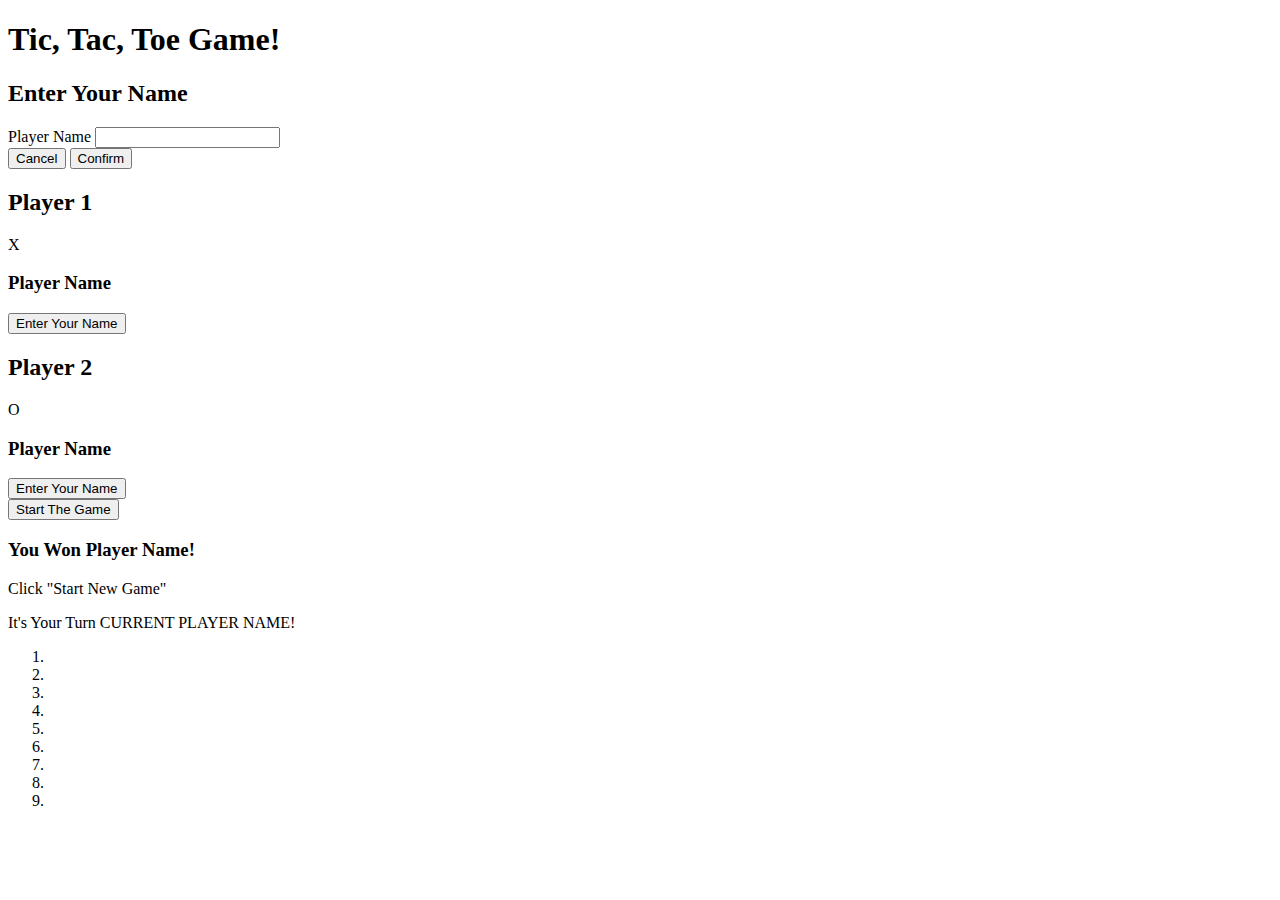
==== game/game.html @ a60ed13d "initial commit" ====
<!DOCTYPE html>
<html lang="en">
<head>
    <link rel="stylesheet" href="game.css">
    <meta charset="UTF-8">
    <meta http-equiv="X-UA-Compatible" content="IE=edge">
    <meta name="viewport" content="width=device-width, initial-scale=1.0">
    <title>Tic, Tac, Toe</title>
    <script src="game.js" defer></script>
</head>
<body>
    <header>
        <h1>Tic, Tac, Toe Game!</h1>
    </header>

    <main>
        <aside>
            <h2>Enter Your Name</h2>
            <div>
                <label for="playername">Player Name</label>
                <input type="text" name="playername" id="playername">
            </div>
            <div>
                <button type="button">Cancel</button>
                <button type="submit">Confirm</button>
            </div>
        </aside>
    <section id="players">
        <article>
            <h2>Player 1</h2>
            <p>X</p>
            <h3>Player Name</h3>
            <button>Enter Your Name</button>
        </article>

        <article>
            <h2>Player 2</h2>
            <p>O</p>
            <h3>Player Name</h3>
            <button>Enter Your Name</button>
        </article>
        <button>Start The Game</button>
    </section>

    <section id="game">
        <article>
            <h3>You Won <span id="winner-name">Player Name</span>!</h3>
            <p>Click "Start New Game"</p>
        </article>

        <p>It's Your Turn <span id="current-playername">CURRENT PLAYER NAME</span>!</p>
        <ol>
            <li></li>
            <li></li>
            <li></li>

            <li></li>
            <li></li>
            <li></li>

            <li></li>
            <li></li>
            <li></li>
        </ol>
    </section>
    </main>
</body>
</html>
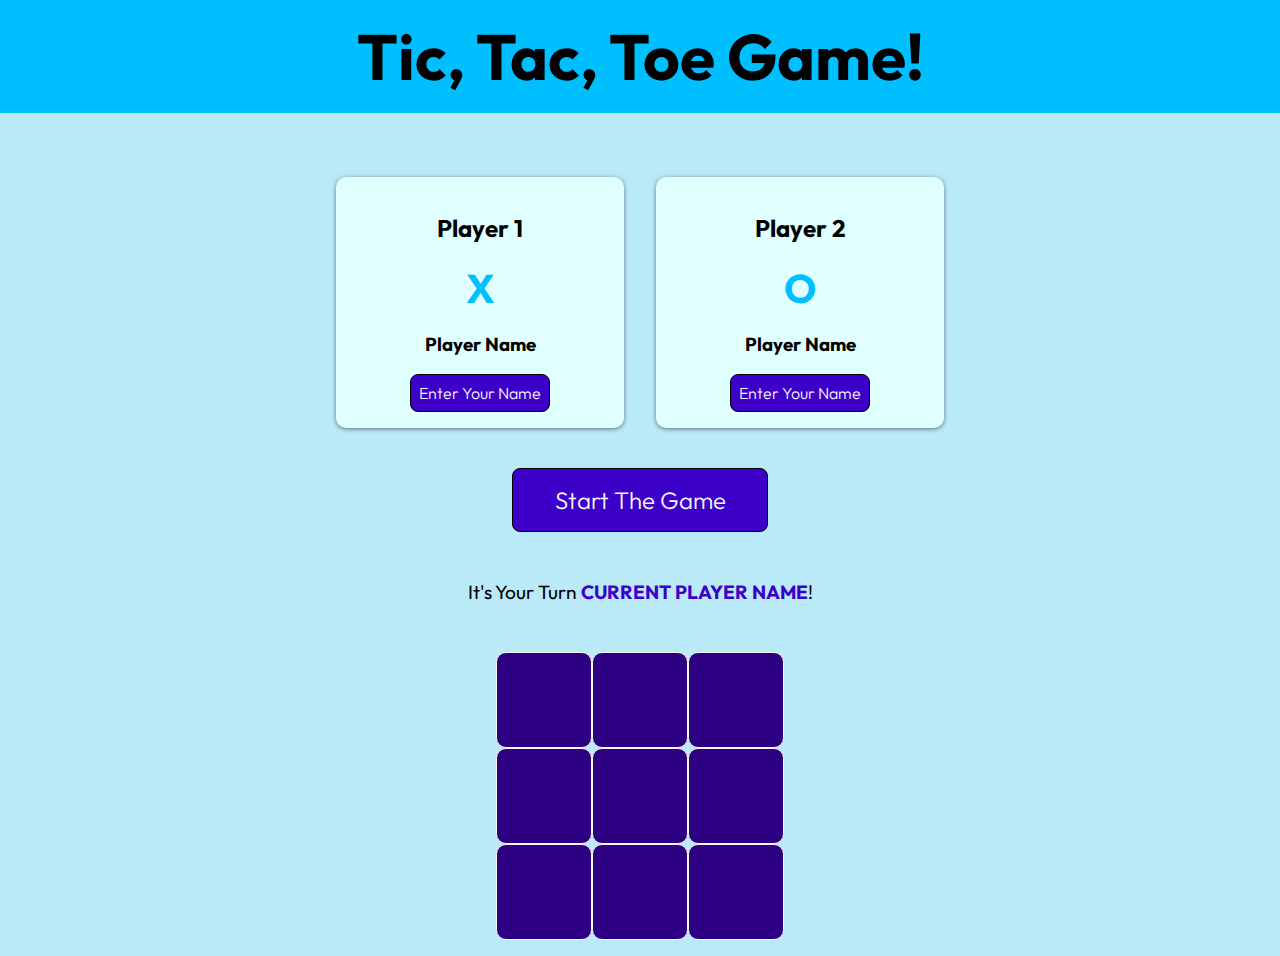
==== commit 69b46efe: "add all" ====
--- a/game/game.html
+++ b/game/game.html
@@ -2,13 +2,21 @@
 <html lang="en">
 <head>
     <link rel="stylesheet" href="game.css">
+    <link rel="stylesheet" href="overlays.css">
+    <link rel="stylesheet" href="configuration.css">
+    <link rel="preconnect" href="https://fonts.googleapis.com">
+    <link rel="preconnect" href="https://fonts.gstatic.com" crossorigin>
+    <link href="https://fonts.googleapis.com/css2?family=Outfit:wght@200;300;400&display=swap" rel="stylesheet">
     <meta charset="UTF-8">
     <meta http-equiv="X-UA-Compatible" content="IE=edge">
     <meta name="viewport" content="width=device-width, initial-scale=1.0">
     <title>Tic, Tac, Toe</title>
+    <script src="configuration.js" defer></script>
+    <script src="elements.js" defer></script>
     <script src="game.js" defer></script>
 </head>
 <body>
+    <div id="backdrop"></div>
     <header>
         <h1>Tic, Tac, Toe Game!</h1>
     </header>
@@ -18,28 +26,33 @@
             <h2>Enter Your Name</h2>
             <div>
                 <label for="playername">Player Name</label>
-                <input type="text" name="playername" id="playername">
+                <input type="text" name="playername" id="playername" maxlength="30">
             </div>
             <div>
-                <button type="button">Cancel</button>
-                <button type="submit">Confirm</button>
+                <button type="button" id="cancel-button">Cancel</button>
+                <button type="submit" id="confirm-button">Confirm</button>
             </div>
         </aside>
     <section id="players">
-        <article>
-            <h2>Player 1</h2>
-            <p>X</p>
-            <h3>Player Name</h3>
-            <button>Enter Your Name</button>
-        </article>
-
-        <article>
-            <h2>Player 2</h2>
-            <p>O</p>
-            <h3>Player Name</h3>
-            <button>Enter Your Name</button>
-        </article>
-        <button>Start The Game</button>
+        <ol>
+            <li>
+                <article>
+                <h2>Player 1</h2>
+                <p class="player-symbol">X</p>
+                <h3>Player Name</h3>
+                <button id="enter-name-pl1">Enter Your Name</button>
+                </article>
+            </li>
+            <li>
+                <article>
+                <h2>Player 2</h2>
+                <p class="player-symbol">O</p>
+                <h3>Player Name</h3>
+                <button id="enter-name-pl2">Enter Your Name</button>
+                </article>
+            </li>
+        </ol>
+        <button id="game-button">Start The Game</button>
     </section>
 
     <section id="game">
@@ -49,7 +62,7 @@
         </article>
 
         <p>It's Your Turn <span id="current-playername">CURRENT PLAYER NAME</span>!</p>
-        <ol>
+        <ol id="gameboard">
             <li></li>
             <li></li>
             <li></li>
--- a/game/game.css
+++ b/game/game.css
@@ -0,0 +1,54 @@
+#game article {
+    width: 40%;
+    background-color: deepskyblue;
+    margin: 3rem auto;
+    padding: 1rem;
+    border-radius: 10px;
+    border: 1px solid black;
+    color: rgb(0, 0, 0);
+    box-shadow: 0 1px 4px rgba(2, 2, 2, 0.8);
+    display: none;
+}
+
+#game h3 {
+    font-size: 2rem;
+}
+
+#game p {
+    margin: 3rem;
+    font-size: 1.2rem;
+}
+
+#current-playername {
+    color: rgb(60, 0, 201);
+    font-weight: bold;
+}
+#gameboard {
+    list-style: none;
+    display: grid;
+    grid-template-columns: repeat(3, 6rem);
+    grid-template-rows: repeat(3, 6rem);
+    flex-direction: column;
+    justify-content: center;
+    margin: 1rem 0;
+    padding: 0;
+    font-size: 3rem;
+    font-weight: bold;
+}
+
+#gameboard li {
+    background-color: rgb(46, 0, 130);
+    border: 1px solid whitesmoke;
+    border-radius: 10px;
+    cursor: pointer;
+    display: flex;
+    justify-content: center;
+    align-items: center;
+    color: whitesmoke;
+    font: inherit;
+}
+
+#gameboard li:hover {
+    background-color: rgb(66, 2, 185);
+}
+
--- a/game/overlays.css
+++ b/game/overlays.css
@@ -0,0 +1,28 @@
+aside {
+    position: fixed;
+    top: 10%;
+    left: 5%;
+    width: 90%;
+    padding: 1rem;
+    background-color: cornflowerblue;
+    border-radius: 10px;
+    box-shadow: 0 2px 8px rgba(2, 2, 2, 0.8);
+    display: none;
+}
+
+#backdrop {
+    position: fixed;
+    top: 0;
+    left: 0;
+    height: 100%;
+    width: 100%;
+    background-color: rgba(0, 0, 0, 0.6);
+    display: none;
+}
+
+@media (min-width: 48rem) {
+    aside {
+        left: calc(50% - 20rem);
+        width: 40rem;
+    }
+}--- a/game/configuration.css
+++ b/game/configuration.css
@@ -0,0 +1,102 @@
+body {
+    margin: 0;
+    font-family: 'Outfit', sans-serif;
+    text-align: center;
+    background-color: rgb(186, 233, 248);
+}
+
+header {
+    background-color: deepskyblue;
+}
+
+header h1 {
+    margin: 0;
+    padding: 1rem 5%;
+    text-align: center;
+    font-size: 4rem;
+}
+
+#players ol {
+    list-style: none;
+    display: flex;
+    width: 90%;
+    max-width: 40rem;
+    margin: 3rem auto;
+    padding: 0;
+    margin-bottom: 1.5rem;
+}
+
+#players li {
+    padding: 1rem;
+    margin: 1rem;
+    width: 45%;
+    background-color: lightcyan;
+    border-radius: 10px;
+    box-shadow: 0 1px 4px rgba(2, 2, 2, 0.5);
+
+}
+
+.player-symbol {
+    font-size: 2.5rem;
+    font-weight: bold;
+    color: deepskyblue;
+    margin: 1rem;
+}
+
+#game-button {
+    width: 20%;
+    font-size: 1.5rem;
+    padding: 1rem;
+}
+button {
+    font: inherit;
+    font-weight: 300;
+    font-size: 1rem;
+    padding: 0.5rem;
+    color: whitesmoke;
+    background-color: rgb(60, 0, 201);
+    border: 1px solid black;
+    border-radius: 8px;
+    cursor: pointer;
+}
+
+button:hover {
+    background-color: rgb(76, 0, 255);
+}
+
+label {
+    font-size: 1.3rem;
+    /* display: block; */
+}
+
+input {
+    width: 30%;
+    border-radius: 8px;
+    font-size: 1rem;
+    font: inherit;
+    padding: 0.3rem;
+    margin: 1rem;
+    border: 1px solid rgb(2, 3, 4);
+    background-color: rgb(230, 245, 255);
+}
+
+input:focus {
+    outline: none;
+    background-color: rgb(255, 255, 255);
+}
+
+#cancel-button {
+    background-color: rgb(72, 40, 255);
+    width: 12%;
+    margin: 1rem;
+}
+
+#cancel-button:hover {
+    background-color: rgb(73, 85, 255);
+}
+
+#confirm-button {
+    background-color: rgb(60, 0, 201);
+    width: 12%;
+    margin: 1rem;
+}